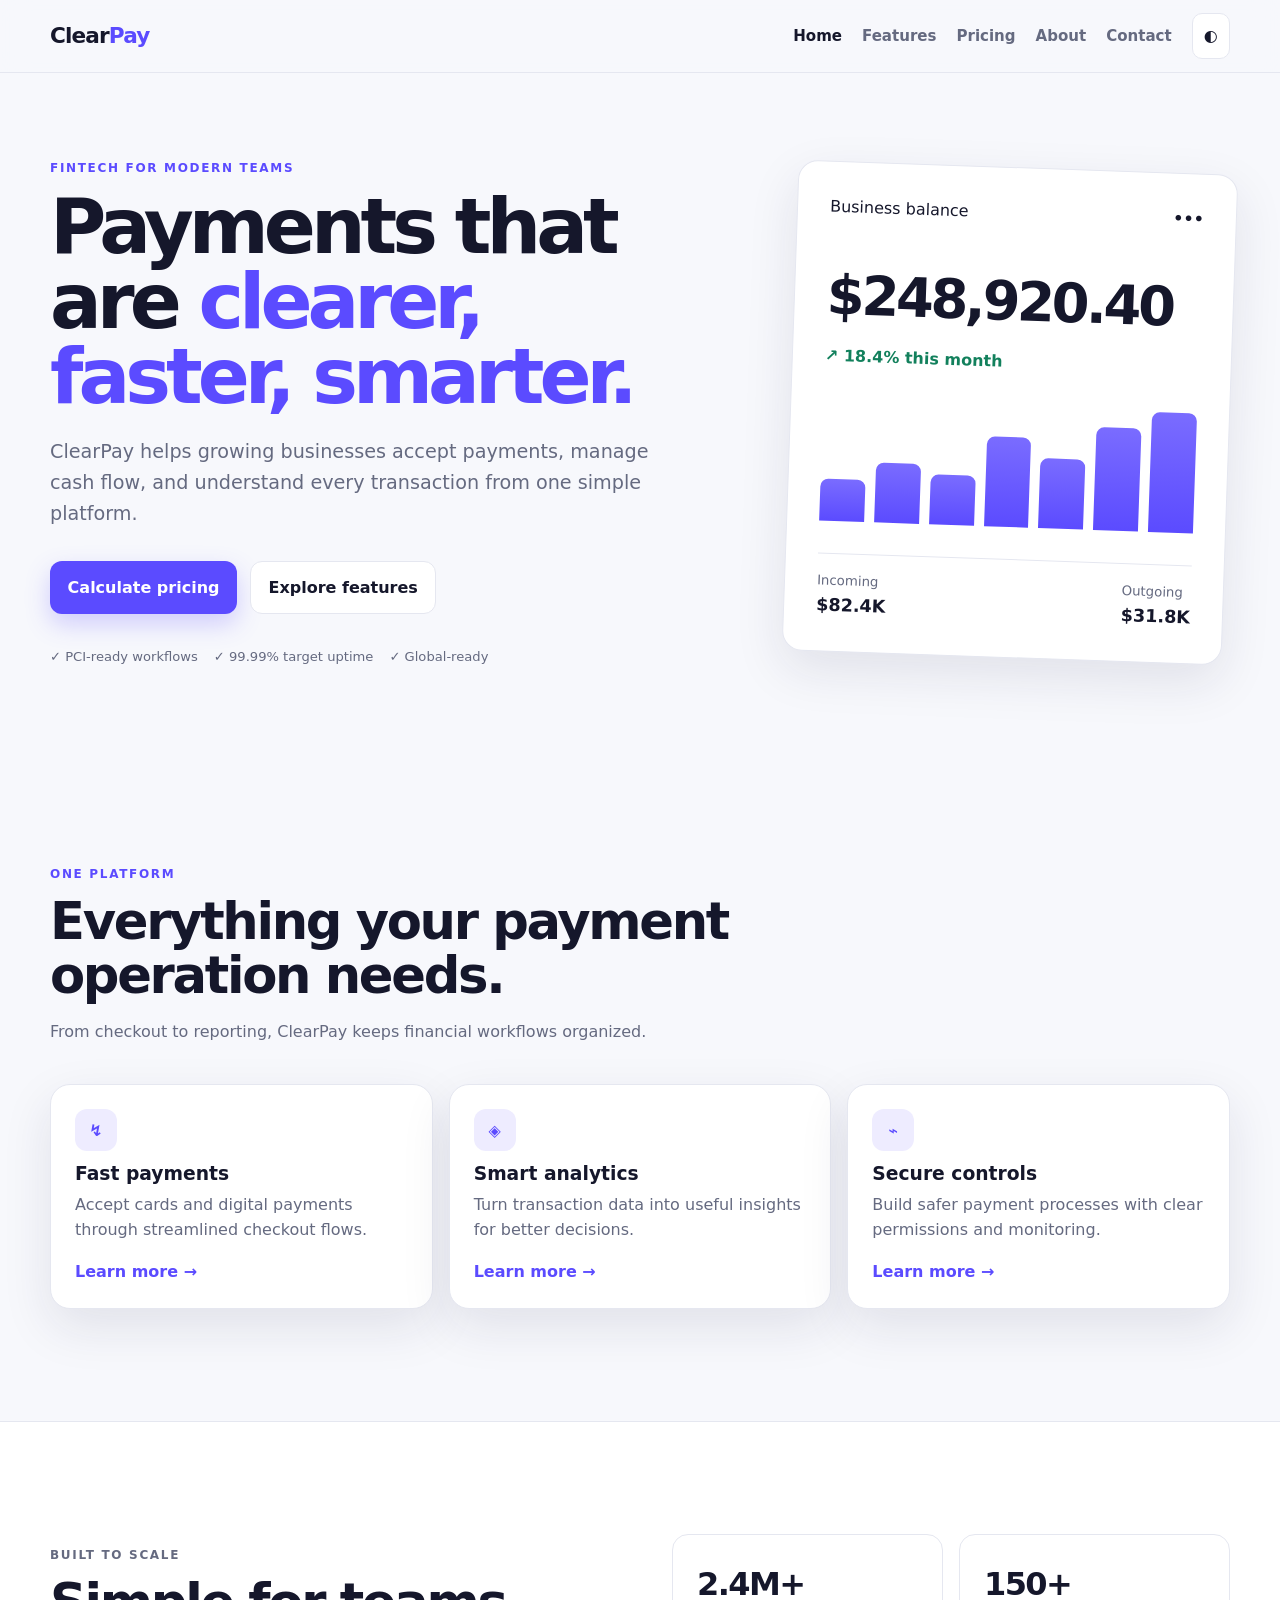
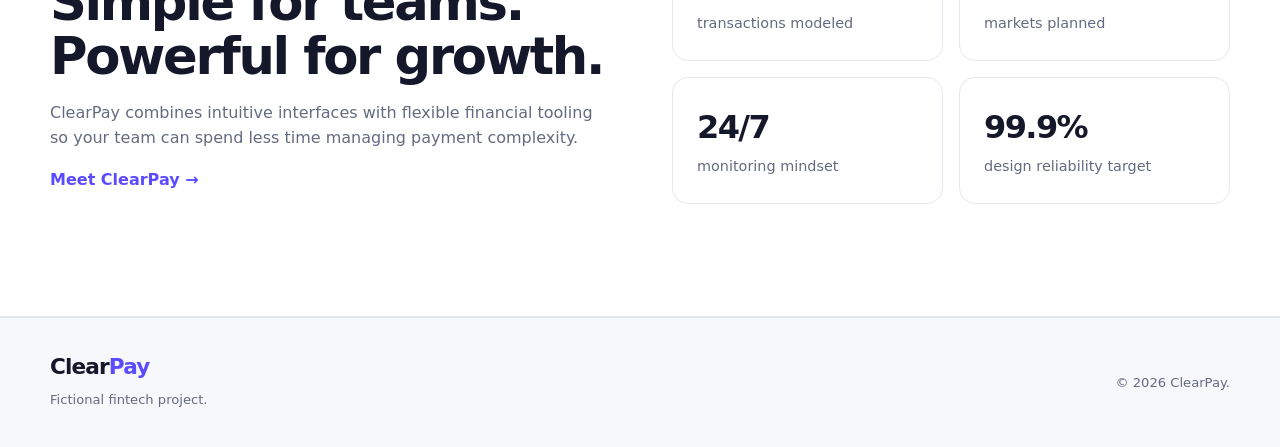
==== index.html @ 7f31b48f "Initial ClearPay responsive website" ====
<!doctype html>
<html lang="en">

<head>
  <meta charset="utf-8">
  <meta name="viewport" content="width=device-width, initial-scale=1">
  <meta name="description" content="ClearPay is a fictional fintech platform for modern business payments.">
  <title>ClearPay | Smarter Business Payments</title>
  <link rel="stylesheet" href="css/styles.css">
  <link rel="stylesheet" href="css/token.css">
  <script defer src="js/main.js"></script>
</head>

<body>
  <header class="site-header">
    <nav class="nav container" aria-label="Main navigation">
      <a class="logo" href="index.html" aria-label="ClearPay home">Clear<span>Pay</span></a>
      <button class="nav-toggle" aria-expanded="false" aria-controls="nav-menu">Menu</button>
      <div id="nav-menu" class="nav-menu">
        <a class="active" href="index.html">Home</a>
        <a href="features.html">Features</a>
        <a href="pricing.html">Pricing</a>
        <a href="about.html">About</a>
        <a href="contact.html">Contact</a>
        <button id="theme-toggle" class="theme-toggle" type="button" aria-label="Toggle dark mode">◐</button>
      </div>
    </nav>
  </header>

  <main>
    <section class="hero container reveal">
      <div class="hero-copy">
        <p class="eyebrow">FINTECH FOR MODERN TEAMS</p>
        <h1>Payments that are <span>clearer, faster, smarter.</span></h1>
        <p class="lead">ClearPay helps growing businesses accept payments, manage cash flow, and understand every
          transaction from one simple platform.</p>
        <div class="actions">
          <a class="btn btn-primary" href="pricing.html">Calculate pricing</a>
          <a class="btn btn-secondary" href="features.html">Explore features</a>
        </div>
        <div class="trust-row" aria-label="Platform benefits">
          <span>✓ PCI-ready workflows</span><span>✓ 99.99% target uptime</span><span>✓ Global-ready</span>
        </div>
      </div>
      <div class="hero-card card">
        <div class="card-top"><span>Business balance</span><strong>•••</strong></div>
        <div class="balance">$248,920.40</div>
        <div class="positive">↗ 18.4% this month</div>
        <div class="mini-chart" aria-hidden="true"><i></i><i></i><i></i><i></i><i></i><i></i><i></i></div>
        <div class="metric-grid">
          <div><small>Incoming</small><b>$82.4K</b></div>
          <div><small>Outgoing</small><b>$31.8K</b></div>
        </div>
      </div>
    </section>

    <section class="section container">
      <div class="section-heading reveal">
        <p class="eyebrow">ONE PLATFORM</p>
        <h2>Everything your payment operation needs.</h2>
        <p>From checkout to reporting, ClearPay keeps financial workflows organized.</p>
      </div>
      <div class="grid-3">
        <article class="card feature-card reveal"><span class="icon">↯</span>
          <h3>Fast payments</h3>
          <p>Accept cards and digital payments through streamlined checkout flows.</p><a href="features.html">Learn more
            →</a>
        </article>
        <article class="card feature-card reveal"><span class="icon">◈</span>
          <h3>Smart analytics</h3>
          <p>Turn transaction data into useful insights for better decisions.</p><a href="features.html">Learn more
            →</a>
        </article>
        <article class="card feature-card reveal"><span class="icon">⌁</span>
          <h3>Secure controls</h3>
          <p>Build safer payment processes with clear permissions and monitoring.</p><a href="features.html">Learn more
            →</a>
        </article>
      </div>
    </section>

    <section class="section alt">
      <div class="container split reveal">
        <div>
          <p class="eyebrow">BUILT TO SCALE</p>
          <h2>Simple for teams. Powerful for growth.</h2>
          <p>ClearPay combines intuitive interfaces with flexible financial tooling so your team can spend less time
            managing payment complexity.</p><a class="text-link" href="about.html">Meet ClearPay →</a>
        </div>
        <div class="stats">
          <div><strong>2.4M+</strong><span>transactions modeled</span></div>
          <div><strong>150+</strong><span>markets planned</span></div>
          <div><strong>24/7</strong><span>monitoring mindset</span></div>
          <div><strong>99.9%</strong><span>design reliability target</span></div>
        </div>
      </div>
    </section>
  </main>

  <footer class="footer">
    <div class="container footer-inner">
      <div><a class="logo" href="index.html">Clear<span>Pay</span></a>
        <p>Fictional fintech  project.</p>
      </div>
      <div>
        <p>© 2026 ClearPay. </p>
      </div>
    </div>
  </footer>
</body>

</html>
---- css/styles.css ----
* {
  box-sizing: border-box;
}
html {
  scroll-behavior: smooth;
}
body {
  margin: 0;
  font-family:
    Inter,
    ui-sans-serif,
    system-ui,
    -apple-system,
    BlinkMacSystemFont,
    "Segoe UI",
    sans-serif;
  background: var(--bg);
  color: var(--text);
  line-height: 1.6;
}
body.dark {
  --bg: #0e1020;
  --surface: #171a2c;
  --text: #f4f5ff;
  --muted: #b1b5ca;
  --border: #2c3047;
  --shadow: 0 18px 50px rgba(0, 0, 0, 0.28);
}
a {
  color: inherit;
  text-decoration: none;
}
button,
input,
select,
textarea {
  font: inherit;
}
button,
a {
  outline-offset: 4px;
}
.container {
  width: min(calc(100% - 2rem), var(--max));
  margin-inline: auto;
}
.site-header {
  position: sticky;
  top: 0;
  z-index: 10;
  background: color-mix(in srgb, var(--bg) 90%, transparent);
  backdrop-filter: blur(14px);
  border-bottom: 1px solid var(--border);
}
.nav {
  min-height: 72px;
  display: flex;
  align-items: center;
  gap: 2rem;
}
.logo {
  font-weight: 900;
  font-size: 1.35rem;
  letter-spacing: -0.04em;
}
.logo span {
  color: var(--primary);
}
.nav-menu {
  display: flex;
  align-items: center;
  gap: 1.25rem;
  margin-left: auto;
}
.nav-menu a {
  color: var(--muted);
  font-weight: 650;
  font-size: 0.94rem;
}
.nav-menu a:hover,
.nav-menu a.active {
  color: var(--text);
}
.theme-toggle,
.nav-toggle {
  border: 1px solid var(--border);
  background: var(--surface);
  color: var(--text);
  border-radius: 10px;
  padding: 0.55rem 0.7rem;
  cursor: pointer;
}
.nav-toggle {
  display: none;
}
.hero {
  min-height: 680px;
  display: grid;
  grid-template-columns: 1.1fr 0.9fr;
  align-items: center;
  gap: 4rem;
}
.eyebrow {
  font-size: 0.75rem;
  font-weight: 850;
  letter-spacing: 0.14em;
  color: var(--primary);
  margin: 0 0 0.7rem;
}
.hero h1,
.page-hero h1 {
  font-size: clamp(2.6rem, 6vw, 5.5rem);
  line-height: 0.98;
  letter-spacing: -0.065em;
  margin: 0 0 1.4rem;
}
.hero h1 span {
  color: var(--primary);
}
.lead,
.page-hero > p:last-child {
  font-size: clamp(1rem, 1.8vw, 1.2rem);
  color: var(--muted);
  max-width: 680px;
}
.actions {
  display: flex;
  gap: 0.8rem;
  flex-wrap: wrap;
  margin: 2rem 0;
}
.btn {
  display: inline-flex;
  justify-content: center;
  align-items: center;
  border: 0;
  border-radius: 12px;
  padding: 0.8rem 1.1rem;
  font-weight: 800;
  cursor: pointer;
  transition:
    transform var(--ease),
    box-shadow var(--ease);
}
.btn:hover {
  transform: translateY(-2px);
}
.btn-primary {
  background: var(--primary);
  color: #fff;
  box-shadow: 0 10px 25px rgba(91, 75, 255, 0.25);
}
.btn-secondary {
  background: var(--surface);
  border: 1px solid var(--border);
}
.trust-row {
  display: flex;
  gap: 1rem;
  flex-wrap: wrap;
  color: var(--muted);
  font-size: 0.82rem;
}
.card {
  background: var(--surface);
  border: 1px solid var(--border);
  border-radius: var(--radius);
  box-shadow: var(--shadow);
}
.hero-card {
  padding: 2rem;
  max-width: 440px;
  justify-self: end;
  width: 100%;
  transform: rotate(2deg);
}
.card-top,
.metric-grid {
  display: flex;
  justify-content: space-between;
}
.balance {
  font-size: clamp(2rem, 5vw, 3.4rem);
  font-weight: 900;
  letter-spacing: -0.06em;
  margin: 2rem 0 0.3rem;
}
.positive {
  color: var(--success);
  font-weight: 750;
}
.mini-chart {
  height: 120px;
  display: flex;
  align-items: end;
  gap: 10px;
  margin: 2rem 0;
}
.mini-chart i {
  display: block;
  flex: 1;
  border-radius: 8px 8px 0 0;
  background: linear-gradient(var(--primary-2), var(--primary));
  height: var(--h, 60%);
}
.mini-chart i:nth-child(1) {
  height: 35%;
}
.mini-chart i:nth-child(2) {
  height: 50%;
}
.mini-chart i:nth-child(3) {
  height: 42%;
}
.mini-chart i:nth-child(4) {
  height: 75%;
}
.mini-chart i:nth-child(5) {
  height: 58%;
}
.mini-chart i:nth-child(6) {
  height: 86%;
}
.mini-chart i:nth-child(7) {
  height: 100%;
}
.metric-grid {
  border-top: 1px solid var(--border);
  padding-top: 1rem;
}
.metric-grid small,
.metric-grid b {
  display: block;
}
.metric-grid small {
  color: var(--muted);
}
.metric-grid b {
  font-size: 1.1rem;
}
.section {
  padding-block: clamp(4rem, 9vw, 7rem);
}
.alt {
  background: var(--surface);
  border-block: 1px solid var(--border);
}
.section-heading {
  max-width: 700px;
  margin-bottom: 2.5rem;
}
.section-heading h2,
.split h2 {
  font-size: clamp(2rem, 4vw, 3.5rem);
  line-height: 1.05;
  letter-spacing: -0.045em;
  margin: 0.2rem 0 1rem;
}
.section-heading p:last-child,
.split p {
  color: var(--muted);
}
.grid-3 {
  display: grid;
  grid-template-columns: repeat(3, 1fr);
  gap: 1rem;
}
.feature-card {
  padding: 1.5rem;
  transition:
    transform var(--ease),
    box-shadow var(--ease);
}
.feature-card:hover {
  transform: translateY(-5px);
}
.feature-card h2,
.feature-card h3 {
  margin: 0.7rem 0 0.4rem;
  line-height: 1.2;
}
.feature-card p {
  color: var(--muted);
  margin-top: 0;
}
.feature-card a,
.text-link {
  color: var(--primary);
  font-weight: 800;
}
.icon {
  display: grid;
  place-items: center;
  width: 42px;
  height: 42px;
  border-radius: 12px;
  background: #eeecff;
  color: var(--primary);
  font-weight: 900;
}
.split {
  display: grid;
  grid-template-columns: 1fr 1fr;
  gap: 4rem;
  align-items: center;
}
.stats {
  display: grid;
  grid-template-columns: 1fr 1fr;
  gap: 1rem;
}
.stats div {
  padding: 1.5rem;
  border: 1px solid var(--border);
  border-radius: 16px;
}
.stats strong {
  display: block;
  font-size: 2rem;
  letter-spacing: -0.05em;
}
.stats span {
  color: var(--muted);
  font-size: 0.9rem;
}
.page-hero {
  padding-block: clamp(4rem, 9vw, 7rem) 3rem;
}
.page-hero h1 {
  font-size: clamp(2.6rem, 6vw, 5rem);
  max-width: 900px;
}
.filters {
  display: flex;
  gap: 0.6rem;
  flex-wrap: wrap;
  margin-bottom: 2rem;
}
.filter {
  border: 1px solid var(--border);
  background: var(--surface);
  color: var(--text);
  border-radius: 999px;
  padding: 0.55rem 1rem;
  cursor: pointer;
}
.filter.active {
  background: var(--primary);
  border-color: var(--primary);
  color: #fff;
}
.tag {
  display: inline-block;
  border-radius: 999px;
  padding: 0.25rem 0.6rem;
  background: #eeecff;
  color: var(--primary);
  font-size: 0.75rem;
  font-weight: 800;
}
.feature-card.hidden {
  display: none;
}
.calculator {
  display: grid;
  grid-template-columns: 1.2fr 0.8fr;
  gap: 2rem;
  padding: 2rem;
}
.calc-form {
  display: grid;
  gap: 1.25rem;
}
.calc-form label {
  display: grid;
  gap: 0.5rem;
  font-weight: 750;
}
.calc-form select,
.calc-form input:not([type="checkbox"]),
.form-card input,
.form-card textarea {
  width: 100%;
  border: 1px solid var(--border);
  background: var(--bg);
  color: var(--text);
  border-radius: 10px;
  padding: 0.75rem;
}
.calc-form output {
  font-weight: 800;
  color: var(--primary);
}
.check {
  display: flex !important;
  grid-template-columns: auto 1fr;
  align-items: center;
}
.check input {
  width: auto;
}
.price-result {
  padding: 2rem;
  border-radius: 16px;
  background: var(--bg);
  display: flex;
  flex-direction: column;
  justify-content: center;
}
.price {
  font-size: clamp(3rem, 7vw, 5rem);
  font-weight: 950;
  letter-spacing: -0.07em;
}
.price-result p {
  color: var(--muted);
}
.price-card {
  padding: 2rem;
}
.plan-price {
  font-size: 2.6rem;
  font-weight: 900;
}
.plan-price span {
  font-size: 1rem;
  color: var(--muted);
}
.featured-plan {
  border: 2px solid var(--primary);
}
.quote {
  padding: 2rem;
  font-size: 1.5rem;
  font-weight: 750;
}
.quote small {
  font-size: 0.85rem;
  color: var(--muted);
}
.contact-layout {
  display: grid;
  grid-template-columns: 1fr 1fr;
  gap: 3rem;
}
.form-card {
  padding: 2rem;
  display: grid;
  gap: 1.1rem;
}
.form-card label {
  display: grid;
  gap: 0.35rem;
  font-weight: 750;
}
.error {
  min-height: 1.1em;
  color: #c0364b;
  font-size: 0.82rem;
}
.contact-info {
  padding-top: 1rem;
}
.contact-info h2 {
  font-size: clamp(2rem, 4vw, 3rem);
  line-height: 1.05;
}
.contact-info > p {
  color: var(--muted);
}
.contact-info .card {
  padding: 1.3rem;
  margin-top: 2rem;
}
.contact-info .card p {
  color: var(--muted);
}
.footer {
  padding: 2rem 0;
  border-top: 1px solid var(--border);
}
.footer-inner {
  display: flex;
  justify-content: space-between;
  gap: 1rem;
  align-items: center;
}
.footer p {
  color: var(--muted);
  font-size: 0.82rem;
  margin: 0.3rem 0;
}
.reveal {
  opacity: 0;
  transform: translateY(24px);
  transition:
    opacity 0.65s ease,
    transform 0.65s ease;
}
.reveal.visible {
  opacity: 1;
  transform: none;
}
:focus-visible {
  outline: 3px solid var(--primary-2);
}
@media (max-width: 800px) {
  .nav-toggle {
    display: block;
    margin-left: auto;
  }
  .nav-menu {
    display: none;
    position: absolute;
    top: 72px;
    left: 1rem;
    right: 1rem;
    padding: 1rem;
    background: var(--surface);
    border: 1px solid var(--border);
    border-radius: 16px;
    box-shadow: var(--shadow);
    flex-direction: column;
    align-items: stretch;
  }
  .nav-menu.open {
    display: flex;
  }
  .nav-menu a,
  .theme-toggle {
    text-align: center;
  }
  .hero,
  .split,
  .calculator,
  .contact-layout {
    grid-template-columns: 1fr;
  }
  .hero {
    padding-block: 4rem;
  }
  .hero-card {
    justify-self: center;
    transform: none;
  }
  .grid-3 {
    grid-template-columns: 1fr;
  }
  .footer-inner {
    align-items: flex-start;
    flex-direction: column;
  }
}
@media (min-width: 1400px) {
  .container {
    width: min(calc(100% - 4rem), 1320px);
  }
}
@media (max-width: 480px) {
  .container {
    width: min(calc(100% - 1.25rem), var(--max));
  }
  .hero h1,
  .page-hero h1 {
    font-size: clamp(2.4rem, 14vw, 4rem);
  }
  .hero {
    min-height: auto;
  }
  .trust-row {
    display: grid;
  }
  .actions > * {
    width: 100%;
  }
  .calculator,
  .form-card,
  .hero-card {
    padding: 1.25rem;
  }
  .stats {
    grid-template-columns: 1fr;
  }
  .section {
    padding-block: 4rem;
  }
}
@media (prefers-reduced-motion: reduce) {
  html {
    scroll-behavior: auto;
  }
  .reveal {
    transition: none;
  }
  .btn,
  .feature-card {
    transition: none;
  }
}
---- css/token.css ----
/* ClearPay design-token system */
:root {
  --primary: #5b4bff;
  --primary-2: #7a6cff;
  --bg: #f7f8fc;
  --surface: #fff;
  --text: #15172b;
  --muted: #656a80;
  --border: #e5e7f0;
  --success: #12805c;
  --shadow: 0 18px 50px rgba(30, 34, 70, 0.1);
  --radius: 20px;
  --space: clamp(1rem, 2vw, 2rem);
  --max: 1180px;
  --ease: 220ms ease;
}
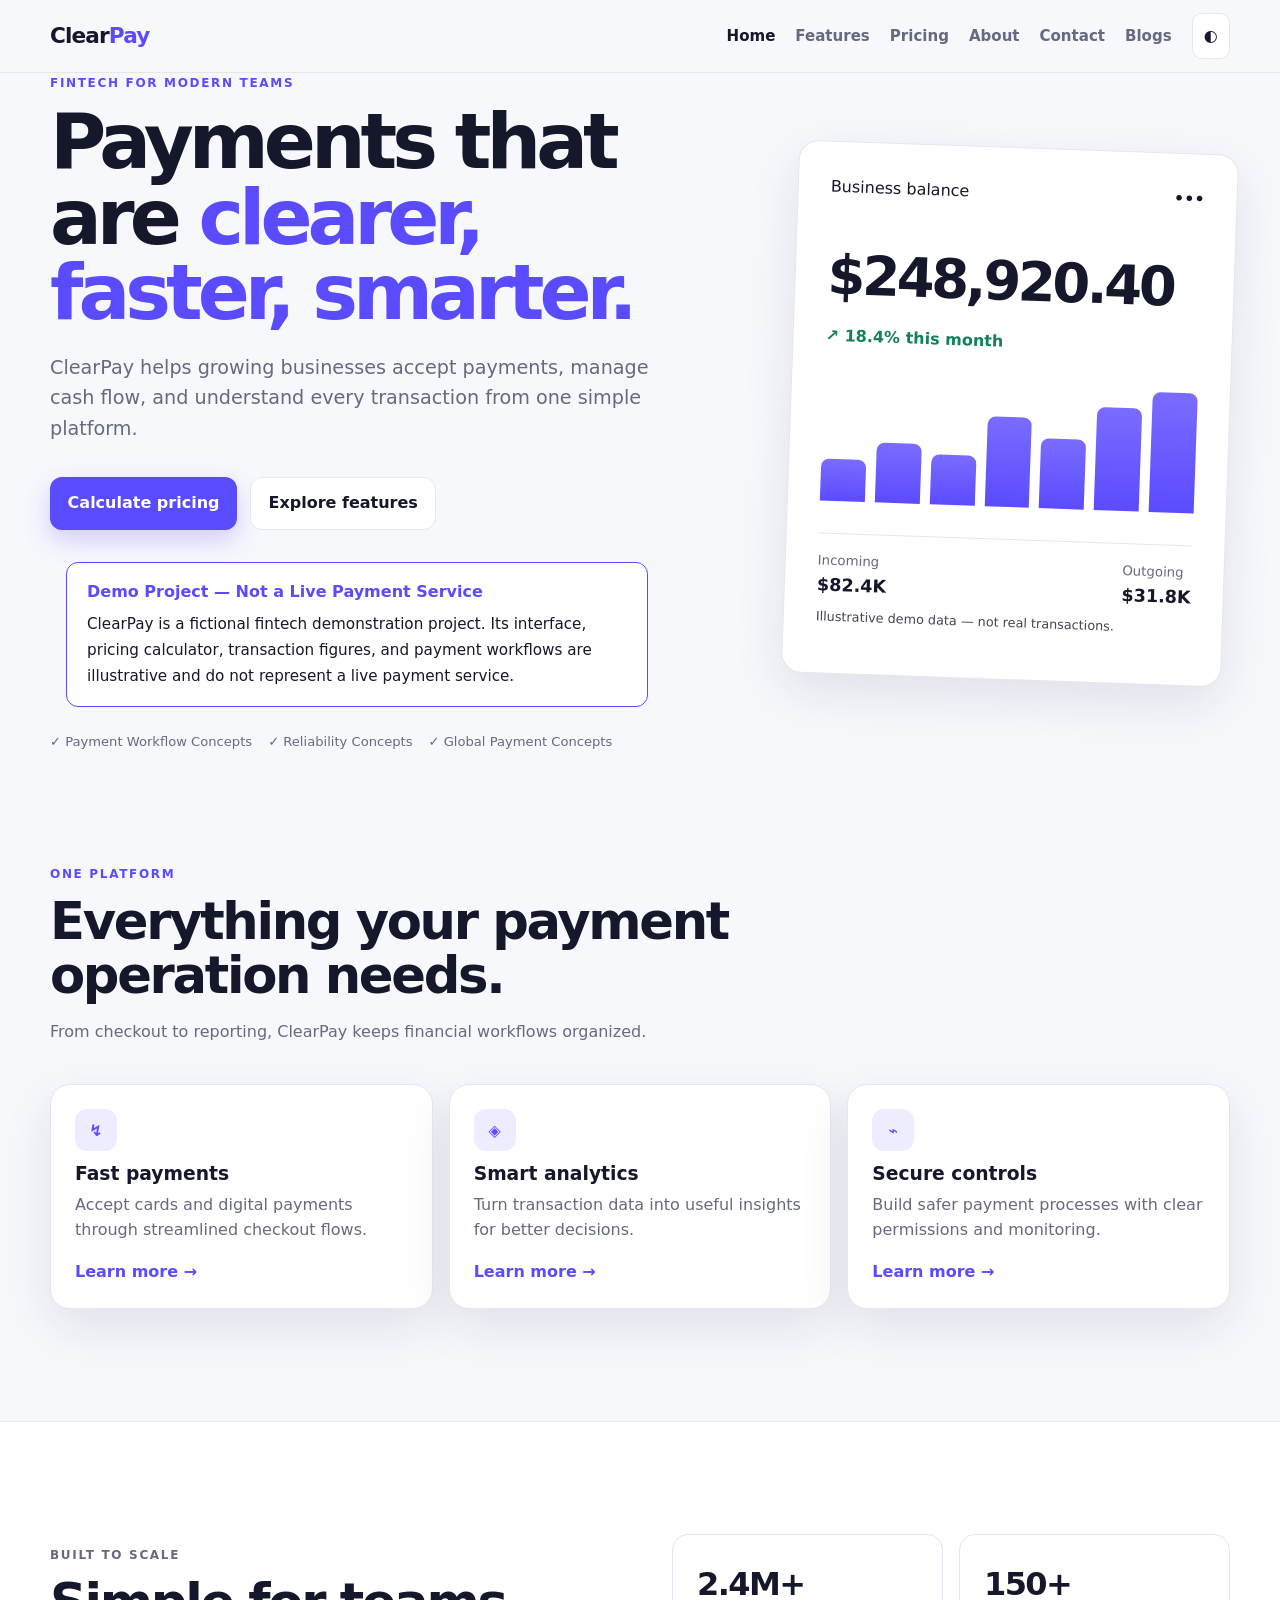
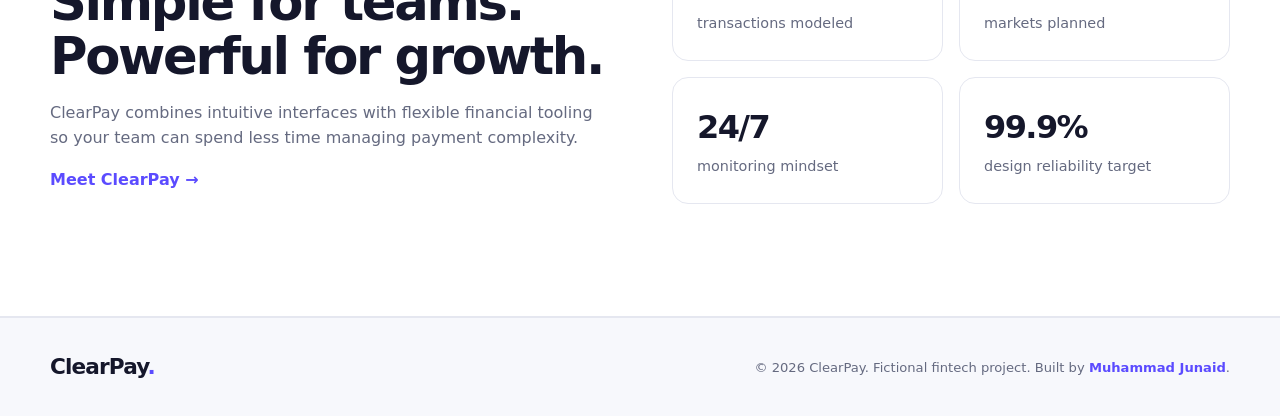
==== commit 415cfcd6: "Improve SEO metadata, sitemap, robots.txt, homepage hero, and add blog article" ====
--- a/index.html
+++ b/index.html
@@ -4,8 +4,9 @@
 <head>
   <meta charset="utf-8">
   <meta name="viewport" content="width=device-width, initial-scale=1">
-  <meta name="description" content="ClearPay is a fictional fintech platform for modern business payments.">
-  <title>ClearPay | Smarter Business Payments</title>
+<meta name="description"
+  content="Explore ClearPay, a fictional fintech demo featuring payment workflow concepts and business payment tools.">
+<title>ClearPay | Fintech Demo & Payment Cost Calculator</title>
   <link rel="stylesheet" href="css/styles.css">
   <link rel="stylesheet" href="css/token.css">
   <script defer src="js/main.js"></script>
@@ -22,6 +23,7 @@
         <a href="pricing.html">Pricing</a>
         <a href="about.html">About</a>
         <a href="contact.html">Contact</a>
+        <a href="blog/what-is-a-payment-gateway.html">Blogs</a>
         <button id="theme-toggle" class="theme-toggle" type="button" aria-label="Toggle dark mode">◐</button>
       </div>
     </nav>
@@ -37,9 +39,21 @@
         <div class="actions">
           <a class="btn btn-primary" href="pricing.html">Calculate pricing</a>
           <a class="btn btn-secondary" href="features.html">Explore features</a>
-        </div>
+        </div><section class="demo-disclaimer" aria-label="Project disclosure">
+          <div class="demo-disclaimer__content">
+            <strong>Demo Project — Not a Live Payment Service</strong>
+            <p>
+              ClearPay is a fictional fintech demonstration project.
+              Its interface, pricing calculator, transaction figures, and
+              payment workflows are illustrative and do not represent a
+              live payment service.
+            </p>
+          </div>
+        </section>
+
+
         <div class="trust-row" aria-label="Platform benefits">
-          <span>✓ PCI-ready workflows</span><span>✓ 99.99% target uptime</span><span>✓ Global-ready</span>
+          <span>✓ Payment Workflow Concepts</span><span>✓ Reliability Concepts</span><span>✓ Global Payment Concepts</span>
         </div>
       </div>
       <div class="hero-card card">
@@ -51,7 +65,12 @@
           <div><small>Incoming</small><b>$82.4K</b></div>
           <div><small>Outgoing</small><b>$31.8K</b></div>
         </div>
+        <p class="demo-data-note">
+          Illustrative demo data — not real transactions.
+        </p>
+
       </div>
+      
     </section>
 
     <section class="section container">
@@ -97,16 +116,16 @@
     </section>
   </main>
 
-  <footer class="footer">
-    <div class="container footer-inner">
-      <div><a class="logo" href="index.html">Clear<span>Pay</span></a>
-        <p>Fictional fintech  project.</p>
-      </div>
-      <div>
-        <p>© 2026 ClearPay. </p>
-      </div>
-    </div>
-  </footer>
+<!-- Footer -->
+<footer class="footer">
+  <div class="container footer-inner">
+    <a class="logo" href="../index.html">ClearPay<span>.</span></a>
+    <p class="footer-copyright">
+      © 2026 ClearPay. Fictional fintech project. Built by
+    <a href="https://junaid-dev-portfolio-alpha.vercel.app/" target="_blank" rel="noopener noreferrer">Muhammad Junaid</a>.
+    </p>
+  </div>
+</footer>
 </body>
 
 </html>
--- a/css/styles.css
+++ b/css/styles.css
@@ -598,3 +598,44 @@
     transition: none;
   }
 }
+
+
+/* Fictional fintech project disclosure */
+.demo-disclaimer {
+  width: min(100% - 2rem, 1100px);
+  margin: 1.5rem auto;
+  padding: 1rem 1.25rem;
+  border: 1px solid var(--primary);
+  border-radius: 12px;
+  background: var(--surface);
+}
+
+.demo-disclaimer__content strong {
+  display: block;
+  margin-bottom: 0.5rem;
+  color: var(--primary);
+  font-size: 1rem;
+}
+
+.demo-disclaimer__content p {
+  margin: 0;
+  line-height: 1.7;
+  color: var(--text);
+  font-size: 0.95rem;
+}
+.demo-data-note {
+  margin-top: 0.5rem;
+  font-size: 0.8rem;
+  opacity: 0.8;
+}
+
+.footer-copyright a {
+  color: var(--primary);
+  text-decoration: none;
+  font-weight: 600;
+}
+
+.footer-copyright a:hover {
+  text-decoration: underline;
+}
+
